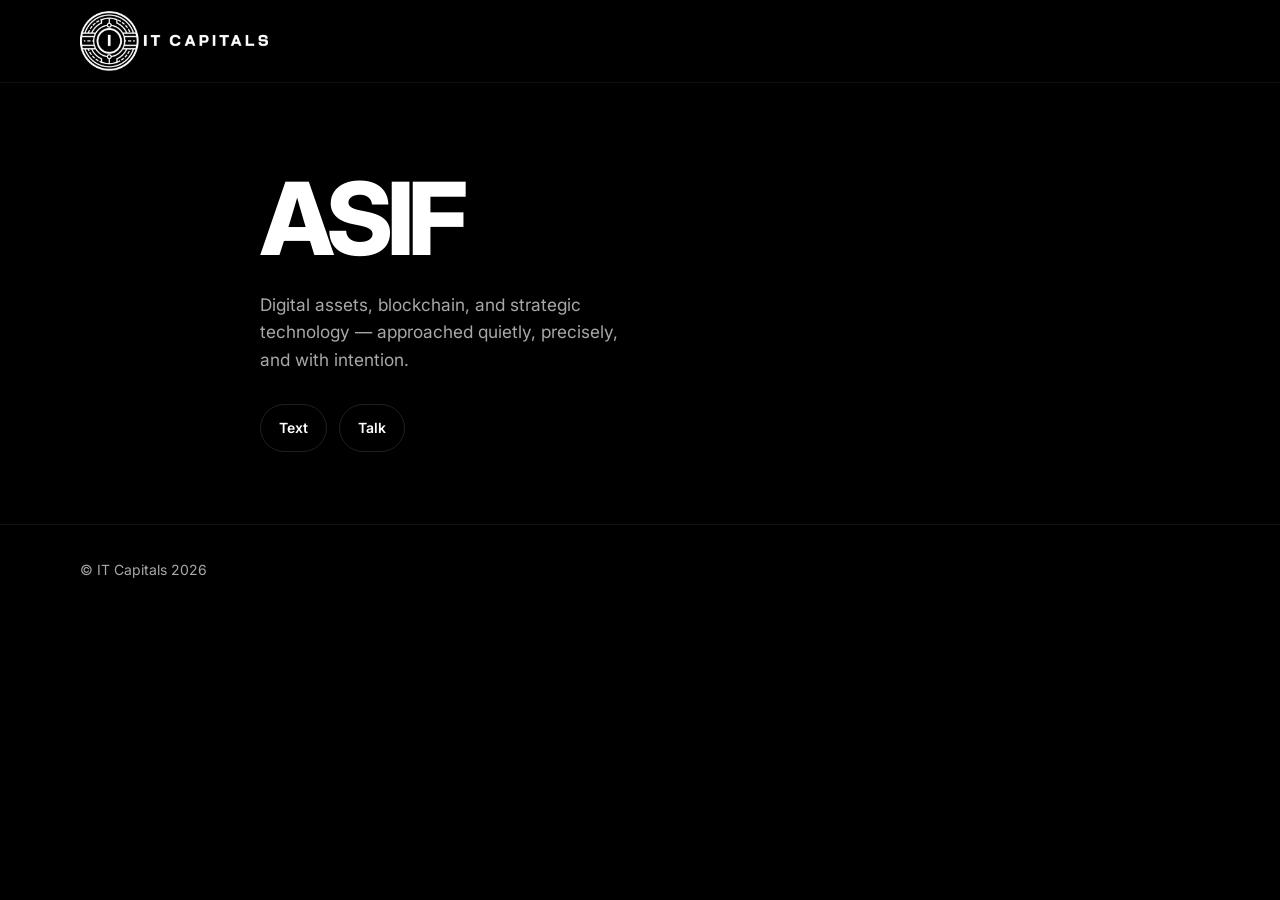
==== asif/index.html @ 4b983d4f "Create index.html" ====
<!DOCTYPE html>
<html lang="en">
<head>
  <meta charset="utf-8">
  <meta name="viewport" content="width=device-width, initial-scale=1">
  <title>Asif — IT Capitals</title>
  <meta name="description" content="Asif — IT Capitals">
  <link rel="icon" type="image/png" href="../images/fulllogo_transparent_nobuffer.png">
  <link rel="preconnect" href="https://fonts.googleapis.com">
  <link rel="preconnect" href="https://fonts.gstatic.com" crossorigin>
  <link href="https://fonts.googleapis.com/css2?family=Inter:wght@400;500;600;700;800&display=swap" rel="stylesheet">
  <style>
    :root {
      --bg: #000000;
      --line: rgba(255,255,255,0.12);
      --text: #ffffff;
      --muted: rgba(255,255,255,0.66);
      --max: 1120px;
    }
    * { box-sizing: border-box; }
    html { -webkit-text-size-adjust: 100%; scroll-behavior: smooth; }
    body {
      margin: 0;
      min-height: 100vh;
      font-family: 'Inter', sans-serif;
      background: #000;
      color: var(--text);
      line-height: 1.6;
    }
    img { display: block; max-width: 100%; height: auto; }
    a { color: inherit; text-decoration: none; }
    .container {
      width: min(calc(100% - 32px), var(--max));
      margin: 0 auto;
    }
    .site-header {
      position: sticky;
      top: 0;
      z-index: 20;
      background: rgba(0,0,0,0.88);
      backdrop-filter: blur(12px);
      border-bottom: 1px solid rgba(255,255,255,0.06);
    }
    .header-inner {
      min-height: 82px;
      display: flex;
      align-items: center;
      justify-content: space-between;
      gap: 16px;
    }
    .brand img {
      width: 188px;
      max-width: 48vw;
      filter: brightness(0) invert(1);
    }
    .hero {
      padding: 88px 0 72px;
    }
    .hero-inner {
      max-width: 760px;
    }
    h1 {
      margin: 0;
      font-size: clamp(2.8rem, 9vw, 6.3rem);
      line-height: 0.95;
      letter-spacing: -0.06em;
      font-weight: 800;
      text-transform: uppercase;
    }
    .lead {
      margin: 24px 0 0;
      max-width: 34ch;
      color: var(--muted);
      font-size: clamp(1rem, 1.4vw, 1.08rem);
    }
    .hero-actions {
      display: flex;
      flex-wrap: wrap;
      gap: 12px;
      margin-top: 30px;
    }
    .btn {
      min-height: 48px;
      display: inline-flex;
      align-items: center;
      justify-content: center;
      padding: 12px 18px;
      border-radius: 999px;
      font-size: 14px;
      font-weight: 600;
      border: 1px solid var(--line);
      background: transparent;
      color: #fff;
    }
    .footer {
      padding: 34px 0 40px;
      border-top: 1px solid rgba(255,255,255,0.08);
    }
    .footer-note {
      color: var(--muted);
      font-size: 14px;
      margin: 0;
    }
  </style>
</head>
<body>
  <header class="site-header">
    <div class="container header-inner">
      <a class="brand" href="/" aria-label="IT Capitals home">
        <img src="../images/fulllogo_transparent_nobuffer_edited_1.png" alt="IT Capitals logo" width="188" height="58">
      </a>
    </div>
  </header>

  <main>
    <section class="hero">
      <div class="container hero-inner">
        <h1>Asif</h1>
        <p class="lead">
          Digital assets, blockchain, and strategic technology — approached quietly, precisely, and with intention.
        </p>
        <div class="hero-actions">
          <a class="btn" href="mailto:asif@itcapitals.com">Text</a>
          <a class="btn" href="tel:4372233792">Talk</a>
        </div>
      </div>
    </section>
  </main>

  <footer class="footer">
    <div class="container">
      <p class="footer-note">&copy; IT Capitals 2026</p>
    </div>
  </footer>
</body>
</html>
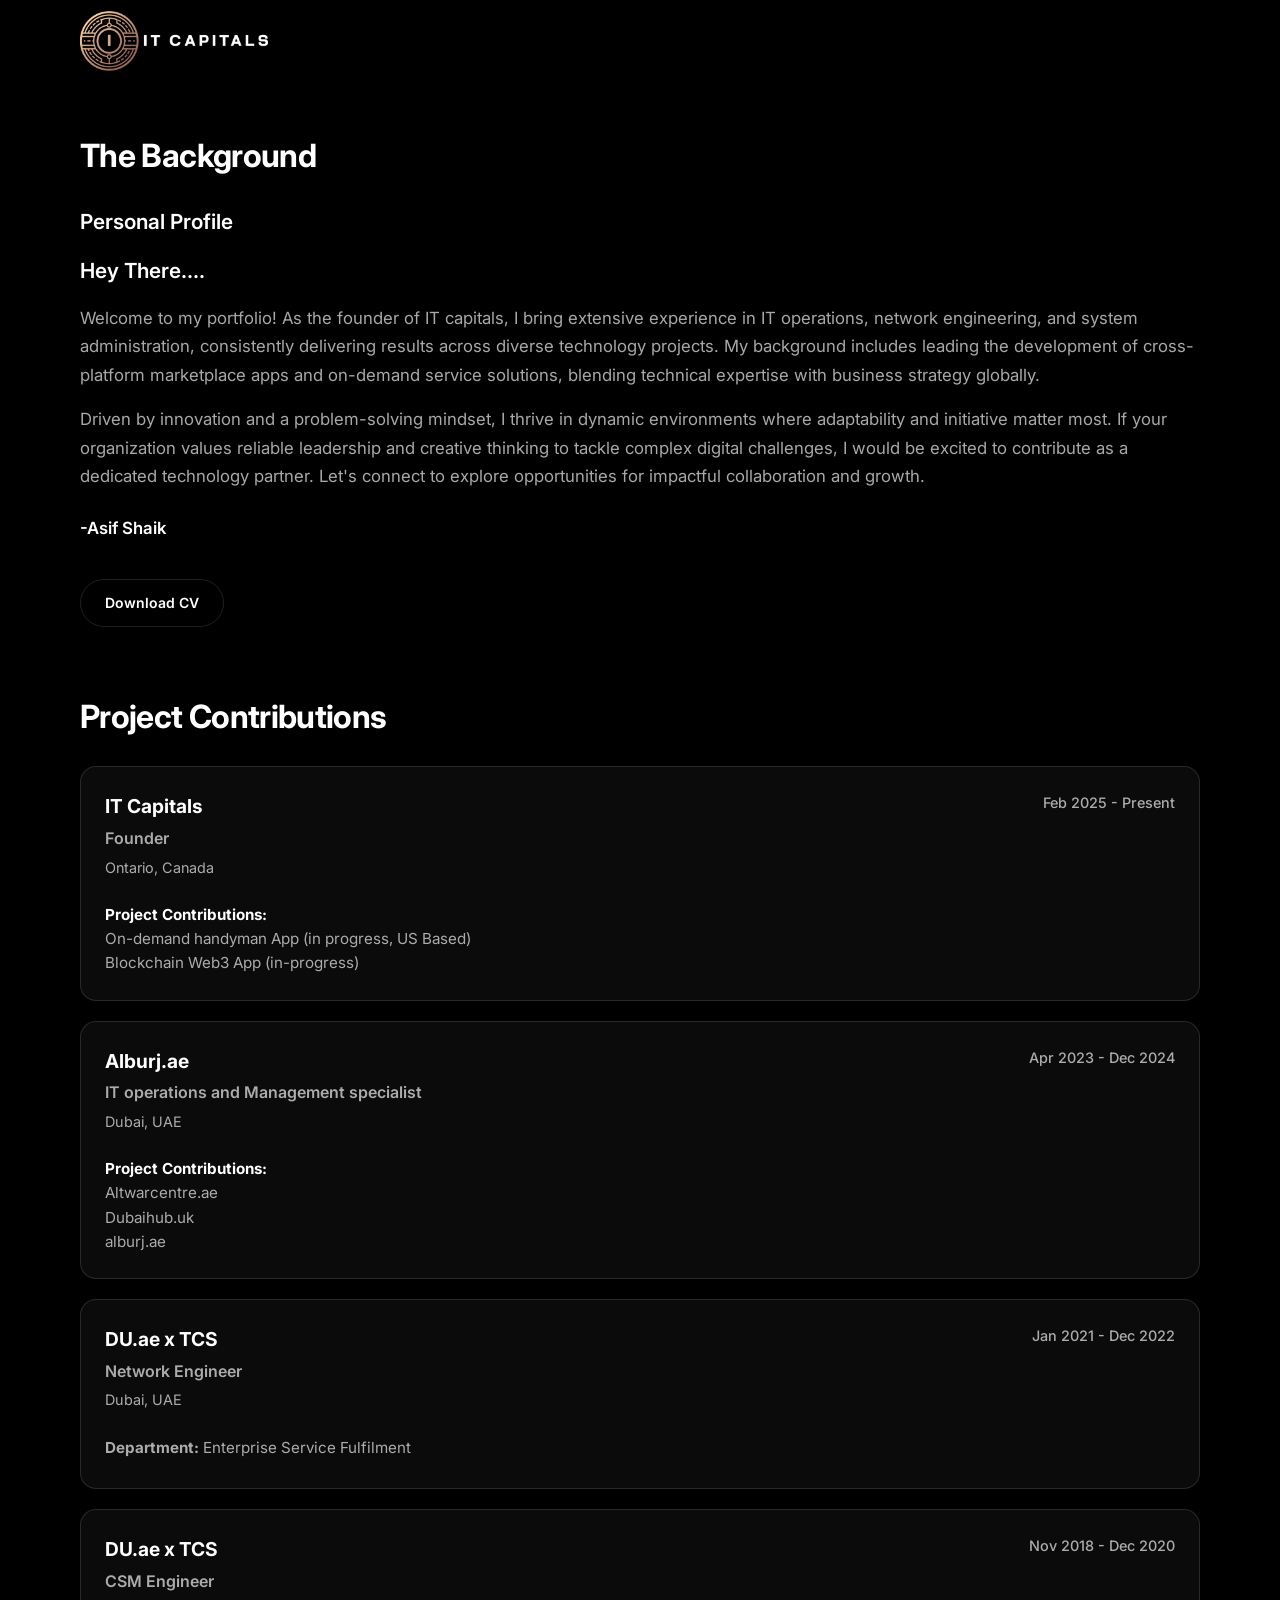
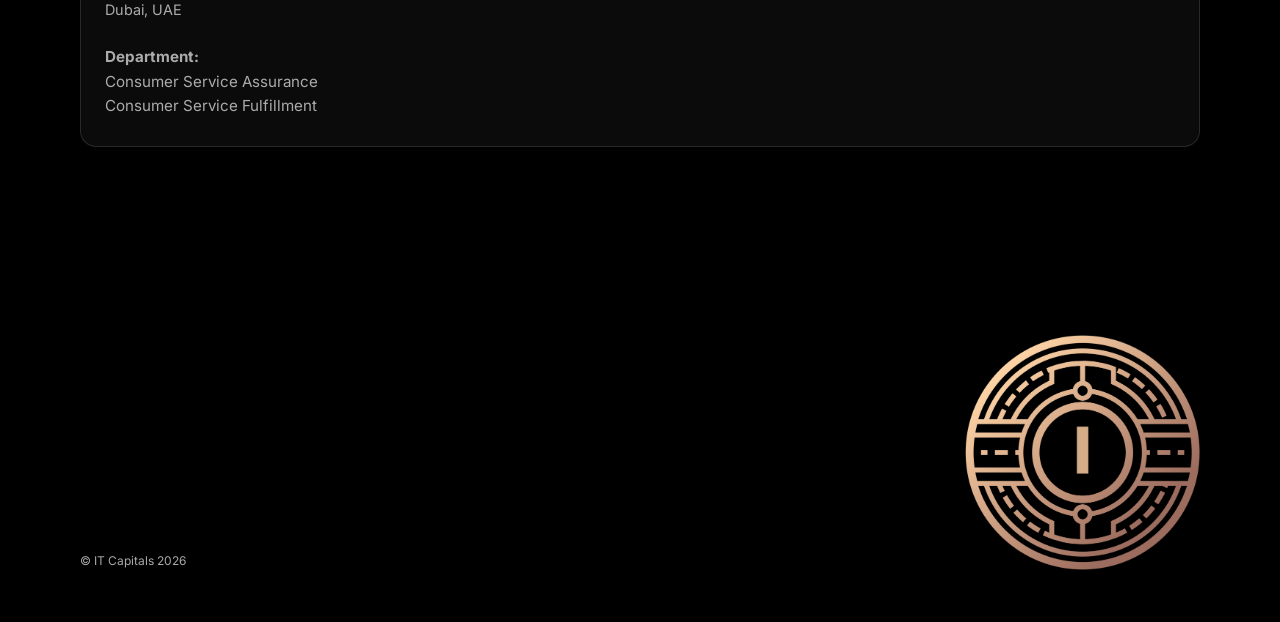
==== commit 159ad779: "Update portfolio page for Asif Shaik" ====
--- a/asif/index.html
+++ b/asif/index.html
@@ -3,19 +3,24 @@
 <head>
   <meta charset="utf-8">
   <meta name="viewport" content="width=device-width, initial-scale=1">
-  <title>Asif — IT Capitals</title>
-  <meta name="description" content="Asif — IT Capitals">
+  <title>Asif Shaik - IT Capitals</title>
+  <meta name="description" content="Asif Shaik Portfolio - IT Capitals">
   <link rel="icon" type="image/png" href="../images/fulllogo_transparent_nobuffer.png">
+  <link rel="apple-touch-icon" href="../images/fulllogo_transparent_nobuffer.png">
   <link rel="preconnect" href="https://fonts.googleapis.com">
   <link rel="preconnect" href="https://fonts.gstatic.com" crossorigin>
   <link href="https://fonts.googleapis.com/css2?family=Inter:wght@400;500;600;700;800&display=swap" rel="stylesheet">
   <style>
     :root {
       --bg: #000000;
+      --surface: #0b0b0b;
       --line: rgba(255,255,255,0.12);
+      --line-strong: rgba(255,255,255,0.24);
       --text: #ffffff;
       --muted: rgba(255,255,255,0.66);
+      --soft: rgba(255,255,255,0.08);
       --max: 1120px;
+      --radius: 24px;
     }
     * { box-sizing: border-box; }
     html { -webkit-text-size-adjust: 100%; scroll-behavior: smooth; }
@@ -29,6 +34,20 @@
     }
     img { display: block; max-width: 100%; height: auto; }
     a { color: inherit; text-decoration: none; }
+    .skip-link {
+      position: absolute;
+      left: -9999px;
+      top: 0;
+    }
+    .skip-link:focus {
+      left: 16px;
+      top: 16px;
+      background: #fff;
+      color: #000;
+      padding: 10px 14px;
+      border-radius: 10px;
+      z-index: 1000;
+    }
     .container {
       width: min(calc(100% - 32px), var(--max));
       margin: 0 auto;
@@ -39,7 +58,6 @@
       z-index: 20;
       background: rgba(0,0,0,0.88);
       backdrop-filter: blur(12px);
-      border-bottom: 1px solid rgba(255,255,255,0.06);
     }
     .header-inner {
       min-height: 82px;
@@ -48,88 +66,259 @@
       justify-content: space-between;
       gap: 16px;
     }
+    .brand {
+      display: inline-flex;
+      align-items: center;
+      min-height: 44px;
+    }
     .brand img {
       width: 188px;
       max-width: 48vw;
-      filter: brightness(0) invert(1);
-    }
-    .hero {
-      padding: 88px 0 72px;
-    }
-    .hero-inner {
-      max-width: 760px;
-    }
-    h1 {
-      margin: 0;
-      font-size: clamp(2.8rem, 9vw, 6.3rem);
-      line-height: 0.95;
-      letter-spacing: -0.06em;
-      font-weight: 800;
-      text-transform: uppercase;
-    }
-    .lead {
-      margin: 24px 0 0;
-      max-width: 34ch;
-      color: var(--muted);
-      font-size: clamp(1rem, 1.4vw, 1.08rem);
-    }
-    .hero-actions {
-      display: flex;
-      flex-wrap: wrap;
-      gap: 12px;
-      margin-top: 30px;
+    }
+    .content {
+      padding: 48px 0 72px;
+    }
+    .section {
+      margin-bottom: 64px;
+    }
+    .section-title {
+      font-size: clamp(1.5rem, 4vw, 2rem);
+      font-weight: 700;
+      margin: 0 0 24px;
+      letter-spacing: -0.02em;
+    }
+    .intro-text {
+      font-size: clamp(1.1rem, 2.5vw, 1.3rem);
+      font-weight: 600;
+      margin: 0 0 16px;
+      color: var(--text);
+    }
+    .body-text {
+      color: var(--muted);
+      font-size: clamp(0.95rem, 1.8vw, 1.05rem);
+      line-height: 1.7;
+      margin: 0 0 16px;
+    }
+    .signature {
+      margin-top: 24px;
+      font-weight: 600;
+      font-size: 1.05rem;
     }
     .btn {
       min-height: 48px;
       display: inline-flex;
       align-items: center;
       justify-content: center;
-      padding: 12px 18px;
+      padding: 12px 24px;
       border-radius: 999px;
       font-size: 14px;
       font-weight: 600;
       border: 1px solid var(--line);
       background: transparent;
       color: #fff;
+      transition: all 0.2s;
+      margin-top: 20px;
+    }
+    .btn:hover {
+      background: var(--soft);
+      border-color: var(--line-strong);
+    }
+    .experience-item {
+      background: var(--surface);
+      border: 1px solid var(--line);
+      border-radius: 16px;
+      padding: 24px;
+      margin-bottom: 20px;
+    }
+    .exp-header {
+      display: flex;
+      justify-content: space-between;
+      align-items: flex-start;
+      flex-wrap: wrap;
+      gap: 12px;
+      margin-bottom: 12px;
+    }
+    .exp-company {
+      font-size: 1.2rem;
+      font-weight: 700;
+      margin: 0;
+    }
+    .exp-date {
+      color: var(--muted);
+      font-size: 0.9rem;
+      font-weight: 500;
+    }
+    .exp-title {
+      color: var(--muted);
+      font-size: 1rem;
+      font-weight: 600;
+      margin: 4px 0;
+    }
+    .exp-location {
+      color: var(--muted);
+      font-size: 0.9rem;
+      margin: 2px 0 12px;
+    }
+    .exp-projects {
+      color: var(--muted);
+      font-size: 0.95rem;
+      margin: 8px 0 0;
+    }
+    .exp-projects strong {
+      color: var(--text);
+    }
+    .exp-dept {
+      color: var(--muted);
+      font-size: 0.95rem;
+      margin: 4px 0;
     }
     .footer {
-      padding: 34px 0 40px;
-      border-top: 1px solid rgba(255,255,255,0.08);
+      padding: 32px 0;
+    }
+    .footer-box {
+      display: flex;
+      align-items: flex-end;
+      justify-content: space-between;
+      gap: 20px;
+      padding: 20px 0;
     }
     .footer-note {
       color: var(--muted);
-      font-size: 14px;
+      font-size: 12px;
       margin: 0;
+    }
+    .footer-logo {
+      width: 235px;
+      max-width: 44vw;
+      opacity: 1;
+    }
+    @media (max-width: 720px) {
+      .footer-box {
+        flex-direction: column;
+        align-items: flex-start;
+        padding: 20px 0;
+      }
+      .btn {
+        width: 100%;
+      }
+      .content {
+        padding: 32px 0 48px;
+      }
+      .brand img {
+        width: 156px;
+        max-width: 56vw;
+      }
+      .footer-logo {
+        width: 195px;
+      }
+      .exp-header {
+        flex-direction: column;
+      }
     }
   </style>
 </head>
 <body>
+  <a class="skip-link" href="#main">Skip to content</a>
+
   <header class="site-header">
     <div class="container header-inner">
-      <a class="brand" href="/" aria-label="IT Capitals home">
+      <a class="brand" href="../index.html" aria-label="IT Capitals home">
         <img src="../images/fulllogo_transparent_nobuffer_edited_1.png" alt="IT Capitals logo" width="188" height="58">
       </a>
     </div>
   </header>
 
-  <main>
-    <section class="hero">
-      <div class="container hero-inner">
-        <h1>Asif</h1>
-        <p class="lead">
-          Digital assets, blockchain, and strategic technology — approached quietly, precisely, and with intention.
+  <main id="main">
+    <div class="container content">
+      
+      <section class="section">
+        <h1 class="section-title">The Background</h1>
+        <h2 class="intro-text">Personal Profile</h2>
+        <p class="intro-text">Hey There....</p>
+        <p class="body-text">
+          Welcome to my portfolio! As the founder of IT capitals, I bring extensive experience in IT operations, network engineering, and system administration, consistently delivering results across diverse technology projects. My background includes leading the development of cross-platform marketplace apps and on-demand service solutions, blending technical expertise with business strategy globally.
         </p>
-        <div class="hero-actions">
-          <a class="btn" href="mailto:asif@itcapitals.com">Text</a>
-          <a class="btn" href="tel:4372233792">Talk</a>
+        <p class="body-text">
+          Driven by innovation and a problem-solving mindset, I thrive in dynamic environments where adaptability and initiative matter most. If your organization values reliable leadership and creative thinking to tackle complex digital challenges, I would be excited to contribute as a dedicated technology partner. Let's connect to explore opportunities for impactful collaboration and growth.
+        </p>
+        <p class="signature">-Asif Shaik</p>
+        <a class="btn" href="https://07bdc8da-8c06-439c-9c4a-a2e20d135613.filesusr.com/ugd/d1e7ae_22ff64b0a62a4f208c5b7fb0611bc032.pdf" download>Download CV</a>
+      </section>
+
+      <section class="section">
+        <h2 class="section-title">Project Contributions</h2>
+        
+        <div class="experience-item">
+          <div class="exp-header">
+            <div>
+              <h3 class="exp-company">IT Capitals</h3>
+              <p class="exp-title">Founder</p>
+              <p class="exp-location">Ontario, Canada</p>
+            </div>
+            <span class="exp-date">Feb 2025 - Present</span>
+          </div>
+          <div class="exp-projects">
+            <strong>Project Contributions:</strong><br>
+            On-demand handyman App (in progress, US Based)<br>
+            Blockchain Web3 App (in-progress)
+          </div>
         </div>
-      </div>
-    </section>
+
+        <div class="experience-item">
+          <div class="exp-header">
+            <div>
+              <h3 class="exp-company">Alburj.ae</h3>
+              <p class="exp-title">IT operations and Management specialist</p>
+              <p class="exp-location">Dubai, UAE</p>
+            </div>
+            <span class="exp-date">Apr 2023 - Dec 2024</span>
+          </div>
+          <div class="exp-projects">
+            <strong>Project Contributions:</strong><br>
+            Altwarcentre.ae<br>
+            Dubaihub.uk<br>
+            alburj.ae
+          </div>
+        </div>
+
+        <div class="experience-item">
+          <div class="exp-header">
+            <div>
+              <h3 class="exp-company">DU.ae x TCS</h3>
+              <p class="exp-title">Network Engineer</p>
+              <p class="exp-location">Dubai, UAE</p>
+            </div>
+            <span class="exp-date">Jan 2021 - Dec 2022</span>
+          </div>
+          <div class="exp-dept">
+            <strong>Department:</strong> Enterprise Service Fulfilment
+          </div>
+        </div>
+
+        <div class="experience-item">
+          <div class="exp-header">
+            <div>
+              <h3 class="exp-company">DU.ae x TCS</h3>
+              <p class="exp-title">CSM Engineer</p>
+              <p class="exp-location">Dubai, UAE</p>
+            </div>
+            <span class="exp-date">Nov 2018 - Dec 2020</span>
+          </div>
+          <div class="exp-dept">
+            <strong>Department:</strong><br>
+            Consumer Service Assurance<br>
+            Consumer Service Fulfillment
+          </div>
+        </div>
+      </section>
+
+    </div>
   </main>
 
   <footer class="footer">
-    <div class="container">
+    <div class="container footer-box">
       <p class="footer-note">&copy; IT Capitals 2026</p>
+      <img class="footer-logo" src="../images/fulllogo_transparent_nobuffer.png" alt="IT Capitals footer logo" width="235" height="73" loading="lazy">
     </div>
   </footer>
 </body>
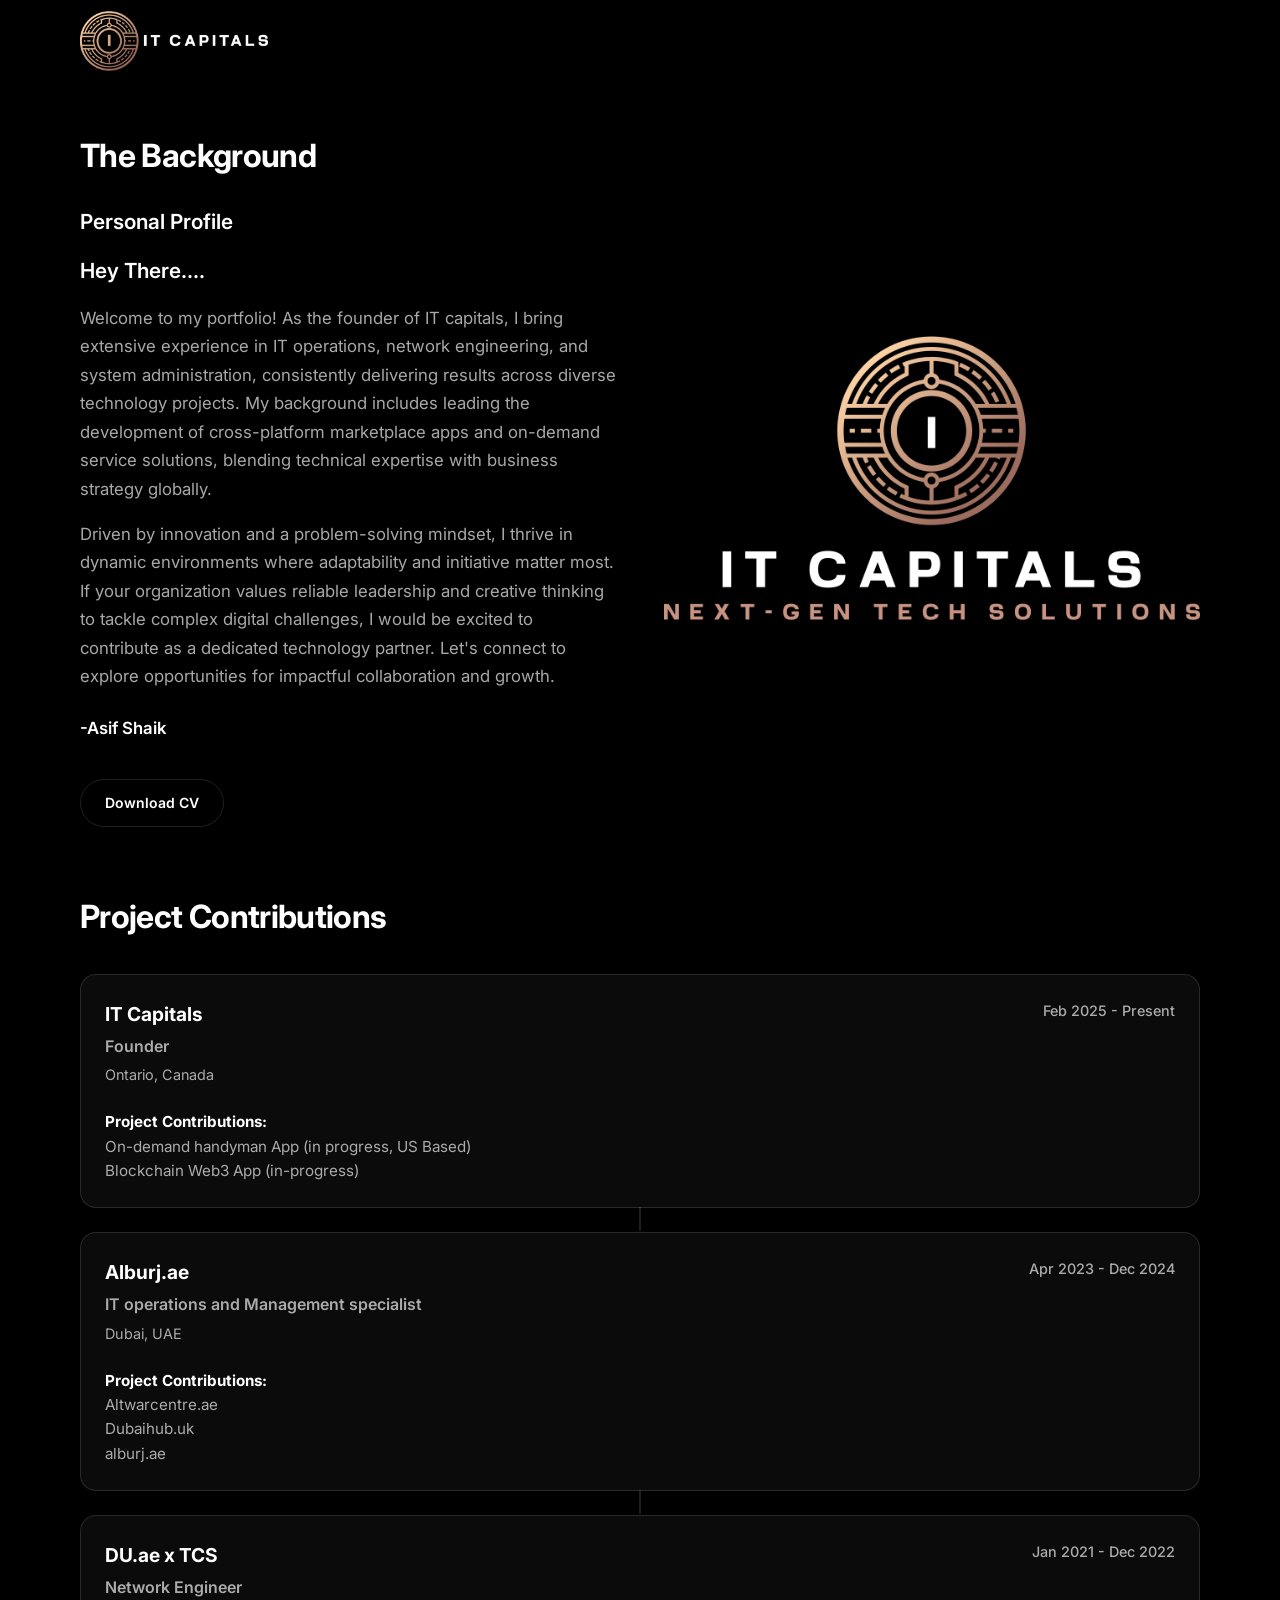
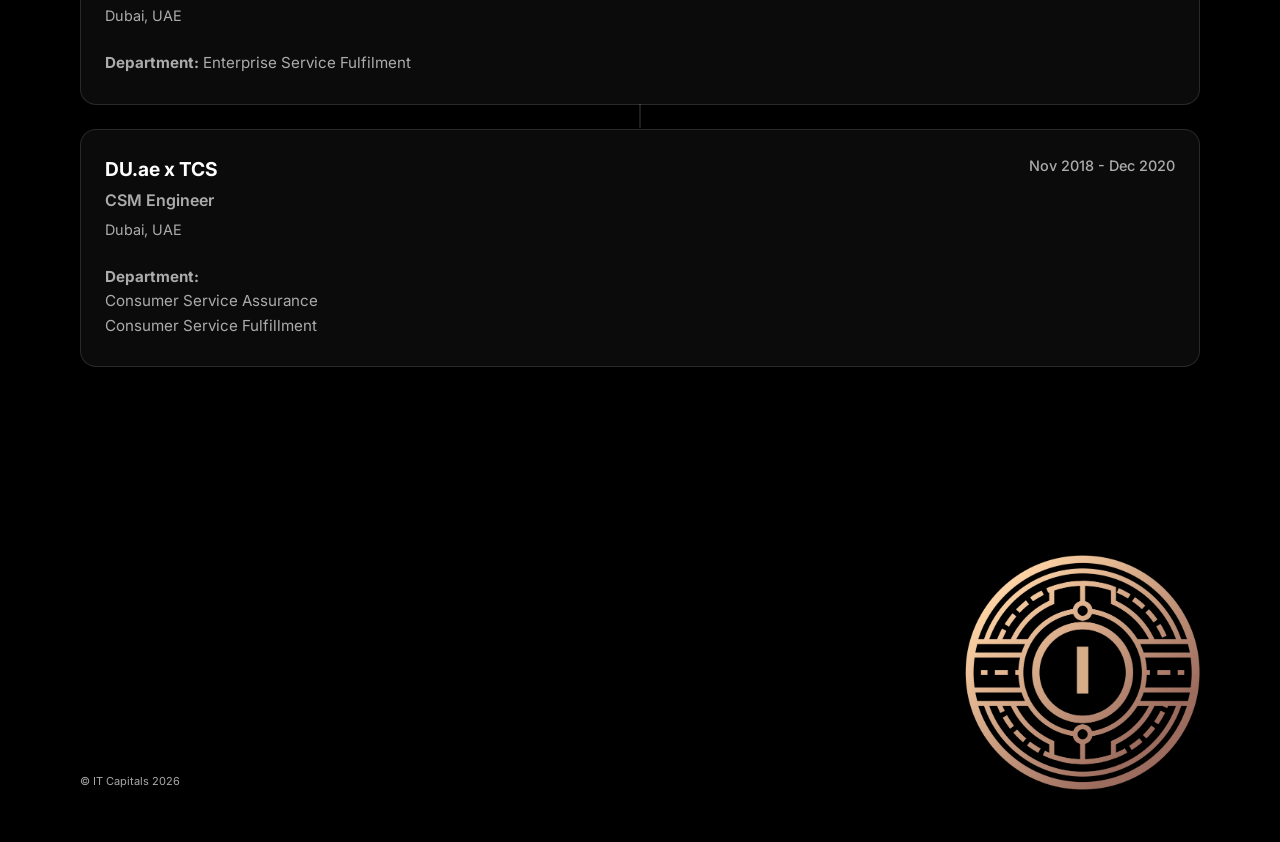
==== commit 8553444b: "Update portfolio: flowchart layout, split background, remove dividers" ====
--- a/asif/index.html
+++ b/asif/index.html
@@ -123,14 +123,49 @@
       background: var(--soft);
       border-color: var(--line-strong);
     }
-    .experience-item {
+    .background-section {
+      display: grid;
+      grid-template-columns: 1fr 1fr;
+      gap: 48px;
+      align-items: center;
+      margin-bottom: 64px;
+    }
+    .background-content {
+      max-width: 100%;
+    }
+    .background-image {
+      display: flex;
+      align-items: center;
+      justify-content: center;
+    }
+    .background-image img {
+      max-width: 100%;
+      height: auto;
+    }
+    .flowchart {
+      display: flex;
+      flex-direction: column;
+      gap: 24px;
+      margin-top: 32px;
+    }
+    .flow-item {
       background: var(--surface);
       border: 1px solid var(--line);
       border-radius: 16px;
       padding: 24px;
-      margin-bottom: 20px;
-    }
-    .exp-header {
+      position: relative;
+    }
+    .flow-item:not(:last-child)::after {
+      content: '';
+      position: absolute;
+      bottom: -24px;
+      left: 50%;
+      transform: translateX(-50%);
+      width: 2px;
+      height: 24px;
+      background: var(--line);
+    }
+    .flow-header {
       display: flex;
       justify-content: space-between;
       align-items: flex-start;
@@ -138,36 +173,37 @@
       gap: 12px;
       margin-bottom: 12px;
     }
-    .exp-company {
+    .flow-company {
       font-size: 1.2rem;
       font-weight: 700;
       margin: 0;
     }
-    .exp-date {
+    .flow-date {
       color: var(--muted);
       font-size: 0.9rem;
       font-weight: 500;
-    }
-    .exp-title {
+      white-space: nowrap;
+    }
+    .flow-title {
       color: var(--muted);
       font-size: 1rem;
       font-weight: 600;
       margin: 4px 0;
     }
-    .exp-location {
+    .flow-location {
       color: var(--muted);
       font-size: 0.9rem;
       margin: 2px 0 12px;
     }
-    .exp-projects {
+    .flow-projects {
       color: var(--muted);
       font-size: 0.95rem;
       margin: 8px 0 0;
     }
-    .exp-projects strong {
+    .flow-projects strong {
       color: var(--text);
     }
-    .exp-dept {
+    .flow-dept {
       color: var(--muted);
       font-size: 0.95rem;
       margin: 4px 0;
@@ -184,13 +220,25 @@
     }
     .footer-note {
       color: var(--muted);
-      font-size: 12px;
+      font-size: 11px;
       margin: 0;
     }
     .footer-logo {
       width: 235px;
       max-width: 44vw;
       opacity: 1;
+    }
+    @media (max-width: 920px) {
+      .background-section {
+        grid-template-columns: 1fr;
+        gap: 32px;
+      }
+      .background-image {
+        order: -1;
+      }
+      .flow-header {
+        flex-direction: column;
+      }
     }
     @media (max-width: 720px) {
       .footer-box {
@@ -210,9 +258,6 @@
       }
       .footer-logo {
         width: 195px;
-      }
-      .exp-header {
-        flex-direction: column;
       }
     }
   </style>
@@ -231,83 +276,90 @@
   <main id="main">
     <div class="container content">
       
-      <section class="section">
-        <h1 class="section-title">The Background</h1>
-        <h2 class="intro-text">Personal Profile</h2>
-        <p class="intro-text">Hey There....</p>
-        <p class="body-text">
-          Welcome to my portfolio! As the founder of IT capitals, I bring extensive experience in IT operations, network engineering, and system administration, consistently delivering results across diverse technology projects. My background includes leading the development of cross-platform marketplace apps and on-demand service solutions, blending technical expertise with business strategy globally.
-        </p>
-        <p class="body-text">
-          Driven by innovation and a problem-solving mindset, I thrive in dynamic environments where adaptability and initiative matter most. If your organization values reliable leadership and creative thinking to tackle complex digital challenges, I would be excited to contribute as a dedicated technology partner. Let's connect to explore opportunities for impactful collaboration and growth.
-        </p>
-        <p class="signature">-Asif Shaik</p>
-        <a class="btn" href="https://07bdc8da-8c06-439c-9c4a-a2e20d135613.filesusr.com/ugd/d1e7ae_22ff64b0a62a4f208c5b7fb0611bc032.pdf" download>Download CV</a>
-      </section>
+      <div class="background-section">
+        <div class="background-content">
+          <h1 class="section-title">The Background</h1>
+          <h2 class="intro-text">Personal Profile</h2>
+          <p class="intro-text">Hey There....</p>
+          <p class="body-text">
+            Welcome to my portfolio! As the founder of IT capitals, I bring extensive experience in IT operations, network engineering, and system administration, consistently delivering results across diverse technology projects. My background includes leading the development of cross-platform marketplace apps and on-demand service solutions, blending technical expertise with business strategy globally.
+          </p>
+          <p class="body-text">
+            Driven by innovation and a problem-solving mindset, I thrive in dynamic environments where adaptability and initiative matter most. If your organization values reliable leadership and creative thinking to tackle complex digital challenges, I would be excited to contribute as a dedicated technology partner. Let's connect to explore opportunities for impactful collaboration and growth.
+          </p>
+          <p class="signature">-Asif Shaik</p>
+          <a class="btn" href="../Resume/Asif shaik CV.pdf" download>Download CV</a>
+        </div>
+        <div class="background-image">
+          <img src="../images/fulllogo_tnb with slogan.png" alt="IT Capitals logo with slogan" loading="lazy">
+        </div>
+      </div>
 
       <section class="section">
         <h2 class="section-title">Project Contributions</h2>
         
-        <div class="experience-item">
-          <div class="exp-header">
-            <div>
-              <h3 class="exp-company">IT Capitals</h3>
-              <p class="exp-title">Founder</p>
-              <p class="exp-location">Ontario, Canada</p>
-            </div>
-            <span class="exp-date">Feb 2025 - Present</span>
+        <div class="flowchart">
+          <div class="flow-item">
+            <div class="flow-header">
+              <div>
+                <h3 class="flow-company">IT Capitals</h3>
+                <p class="flow-title">Founder</p>
+                <p class="flow-location">Ontario, Canada</p>
+              </div>
+              <span class="flow-date">Feb 2025 - Present</span>
+            </div>
+            <div class="flow-projects">
+              <strong>Project Contributions:</strong><br>
+              On-demand handyman App (in progress, US Based)<br>
+              Blockchain Web3 App (in-progress)
+            </div>
           </div>
-          <div class="exp-projects">
-            <strong>Project Contributions:</strong><br>
-            On-demand handyman App (in progress, US Based)<br>
-            Blockchain Web3 App (in-progress)
+
+          <div class="flow-item">
+            <div class="flow-header">
+              <div>
+                <h3 class="flow-company">Alburj.ae</h3>
+                <p class="flow-title">IT operations and Management specialist</p>
+                <p class="flow-location">Dubai, UAE</p>
+              </div>
+              <span class="flow-date">Apr 2023 - Dec 2024</span>
+            </div>
+            <div class="flow-projects">
+              <strong>Project Contributions:</strong><br>
+              Altwarcentre.ae<br>
+              Dubaihub.uk<br>
+              alburj.ae
+            </div>
           </div>
-        </div>
-
-        <div class="experience-item">
-          <div class="exp-header">
-            <div>
-              <h3 class="exp-company">Alburj.ae</h3>
-              <p class="exp-title">IT operations and Management specialist</p>
-              <p class="exp-location">Dubai, UAE</p>
-            </div>
-            <span class="exp-date">Apr 2023 - Dec 2024</span>
+
+          <div class="flow-item">
+            <div class="flow-header">
+              <div>
+                <h3 class="flow-company">DU.ae x TCS</h3>
+                <p class="flow-title">Network Engineer</p>
+                <p class="flow-location">Dubai, UAE</p>
+              </div>
+              <span class="flow-date">Jan 2021 - Dec 2022</span>
+            </div>
+            <div class="flow-dept">
+              <strong>Department:</strong> Enterprise Service Fulfilment
+            </div>
           </div>
-          <div class="exp-projects">
-            <strong>Project Contributions:</strong><br>
-            Altwarcentre.ae<br>
-            Dubaihub.uk<br>
-            alburj.ae
-          </div>
-        </div>
-
-        <div class="experience-item">
-          <div class="exp-header">
-            <div>
-              <h3 class="exp-company">DU.ae x TCS</h3>
-              <p class="exp-title">Network Engineer</p>
-              <p class="exp-location">Dubai, UAE</p>
-            </div>
-            <span class="exp-date">Jan 2021 - Dec 2022</span>
-          </div>
-          <div class="exp-dept">
-            <strong>Department:</strong> Enterprise Service Fulfilment
-          </div>
-        </div>
-
-        <div class="experience-item">
-          <div class="exp-header">
-            <div>
-              <h3 class="exp-company">DU.ae x TCS</h3>
-              <p class="exp-title">CSM Engineer</p>
-              <p class="exp-location">Dubai, UAE</p>
-            </div>
-            <span class="exp-date">Nov 2018 - Dec 2020</span>
-          </div>
-          <div class="exp-dept">
-            <strong>Department:</strong><br>
-            Consumer Service Assurance<br>
-            Consumer Service Fulfillment
+
+          <div class="flow-item">
+            <div class="flow-header">
+              <div>
+                <h3 class="flow-company">DU.ae x TCS</h3>
+                <p class="flow-title">CSM Engineer</p>
+                <p class="flow-location">Dubai, UAE</p>
+              </div>
+              <span class="flow-date">Nov 2018 - Dec 2020</span>
+            </div>
+            <div class="flow-dept">
+              <strong>Department:</strong><br>
+              Consumer Service Assurance<br>
+              Consumer Service Fulfillment
+            </div>
           </div>
         </div>
       </section>
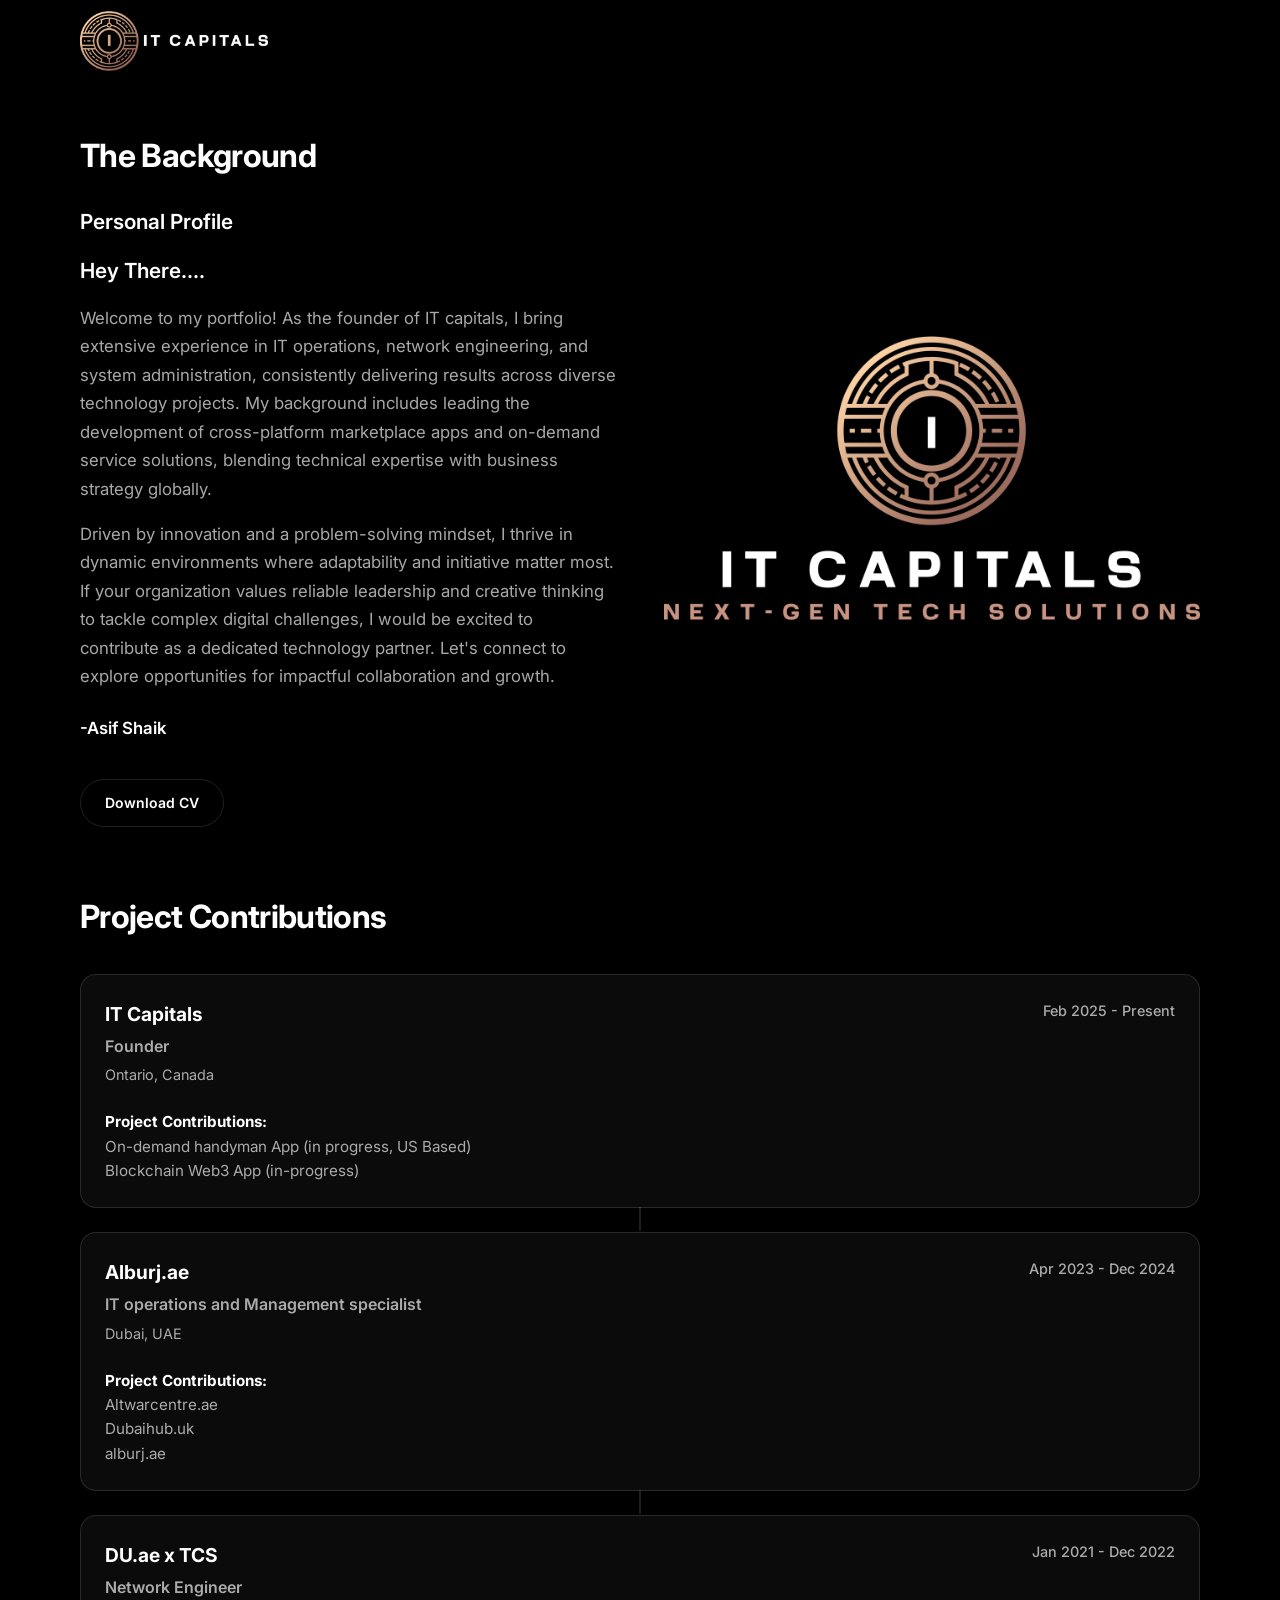
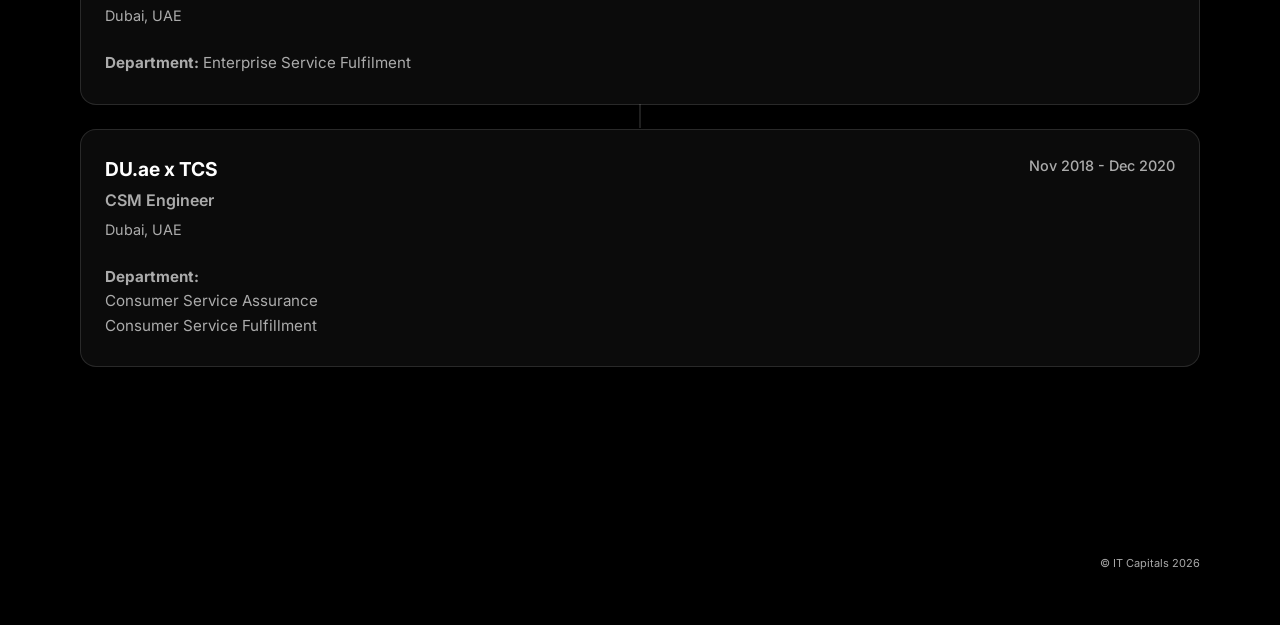
==== commit ff634e4f: "Update index.html" ====
--- a/asif/index.html
+++ b/asif/index.html
@@ -208,57 +208,42 @@
       font-size: 0.95rem;
       margin: 4px 0;
     }
-    .footer {
-      padding: 32px 0;
-    }
-    .footer-box {
-      display: flex;
-      align-items: flex-end;
-      justify-content: space-between;
-      gap: 20px;
-      padding: 20px 0;
-    }
-    .footer-note {
-      color: var(--muted);
-      font-size: 11px;
-      margin: 0;
-    }
-    .footer-logo {
-      width: 235px;
-      max-width: 44vw;
-      opacity: 1;
-    }
-    @media (max-width: 920px) {
-      .background-section {
-        grid-template-columns: 1fr;
-        gap: 32px;
-      }
-      .background-image {
-        order: -1;
-      }
-      .flow-header {
-        flex-direction: column;
-      }
-    }
-    @media (max-width: 720px) {
-      .footer-box {
-        flex-direction: column;
-        align-items: flex-start;
-        padding: 20px 0;
-      }
-      .btn {
-        width: 100%;
-      }
-      .content {
-        padding: 32px 0 48px;
-      }
-      .brand img {
-        width: 156px;
-        max-width: 56vw;
-      }
-      .footer-logo {
-        width: 195px;
-      }
+   .footer {
+  padding: 32px 0;
+}
+.footer-box {
+  display: flex;
+  align-items: flex-end;
+  justify-content: flex-end;
+  gap: 20px;
+  padding: 20px 0;
+}
+.footer-note {
+  color: var(--muted);
+  font-size: 11px;
+  margin: 0;
+  text-align: right;
+}
+@media (max-width: 720px) {
+  .footer-box {
+    flex-direction: column;
+    align-items: flex-end;
+    padding: 20px 0;
+  }
+  .btn {
+    width: 100%;
+  }
+  .content {
+    padding: 32px 0 48px;
+  }
+  .brand img {
+    width: 156px;
+    max-width: 56vw;
+  }
+  .footer-note {
+    font-size: 11px;
+    text-align: right;
+  }
     }
   </style>
 </head>
@@ -370,7 +355,6 @@
   <footer class="footer">
     <div class="container footer-box">
       <p class="footer-note">&copy; IT Capitals 2026</p>
-      <img class="footer-logo" src="../images/fulllogo_transparent_nobuffer.png" alt="IT Capitals footer logo" width="235" height="73" loading="lazy">
     </div>
   </footer>
 </body>
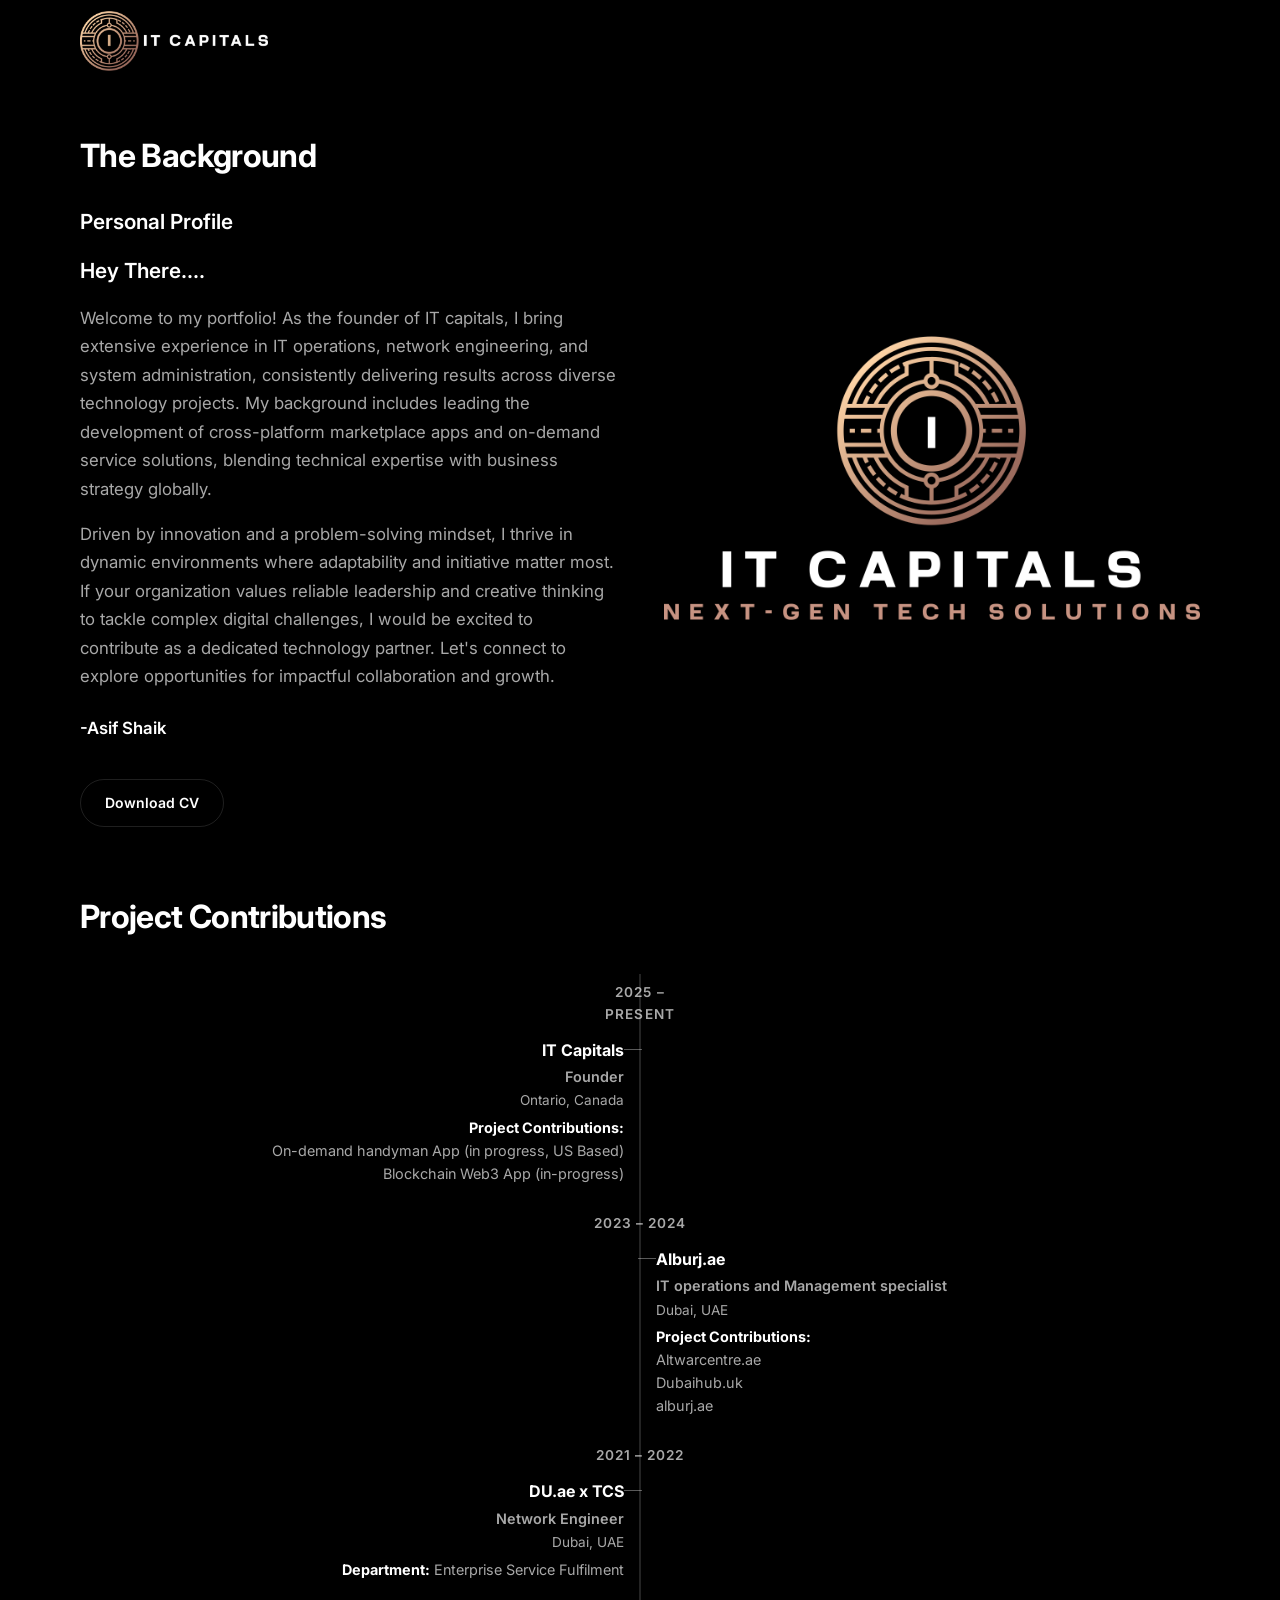
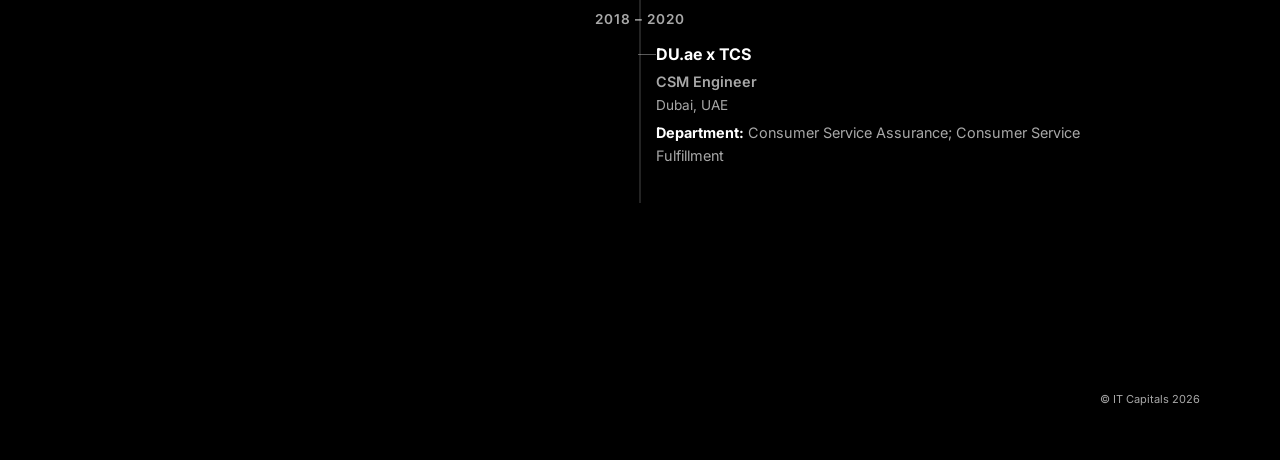
==== commit b1f99e2f: "Update index.html" ====
--- a/asif/index.html
+++ b/asif/index.html
@@ -142,108 +142,189 @@
       max-width: 100%;
       height: auto;
     }
-    .flowchart {
+
+    /* Clean tree-style timeline */
+    .timeline-wrapper {
+      margin-top: 32px;
+    }
+    .timeline {
+      position: relative;
+      max-width: 880px;
+      margin: 0 auto;
+      padding: 8px 0;
+    }
+    .timeline::before {
+      content: "";
+      position: absolute;
+      left: 50%;
+      top: 0;
+      bottom: 0;
+      width: 1px;
+      background: rgba(255,255,255,0.28);
+      transform: translateX(-50%);
+    }
+    .timeline-year {
+      position: relative;
+      width: 120px;
+      margin: 0 auto 8px;
+      text-align: center;
+      font-size: 0.85rem;
+      font-weight: 600;
+      letter-spacing: 0.08em;
+      text-transform: uppercase;
+      color: var(--muted);
+    }
+    .timeline-year::before {
+      content: none;
+    }
+
+    .timeline-row {
+      display: grid;
+      grid-template-columns: 1fr 1fr;
+      gap: 32px;
+      align-items: flex-start;
+      margin-bottom: 24px;
+    }
+
+    .timeline-item {
+      position: relative;
+      padding: 4px 0;
+      background: none;
+      border: none;
+      border-radius: 0;
+    }
+    .timeline-item::before {
+      content: "";
+      position: absolute;
+      top: 0.95rem;
+      width: 18px;
+      height: 1px;
+      background: rgba(255,255,255,0.35);
+    }
+    .timeline-item.left::before {
+      right: -18px;
+    }
+    .timeline-item.right::before {
+      left: -18px;
+    }
+
+    .timeline-item.left {
+      text-align: right;
+    }
+
+    .timeline-company {
+      font-size: 1rem;
+      font-weight: 700;
+      margin: 0 0 2px;
+    }
+    .timeline-title {
+      color: var(--muted);
+      font-size: 0.9rem;
+      font-weight: 600;
+      margin: 0 0 2px;
+    }
+    .timeline-meta {
+      color: var(--muted);
+      font-size: 0.85rem;
+      margin: 0 0 4px;
+    }
+    .timeline-meta span + span::before {
+      content: " • ";
+      margin: 0 4px;
+    }
+    .timeline-body {
+      color: var(--muted);
+      font-size: 0.9rem;
+      margin: 0;
+    }
+    .timeline-body strong {
+      color: var(--text);
+    }
+
+    .footer {
+      padding: 32px 0;
+    }
+    .footer-box {
       display: flex;
-      flex-direction: column;
-      gap: 24px;
-      margin-top: 32px;
-    }
-    .flow-item {
-      background: var(--surface);
-      border: 1px solid var(--line);
-      border-radius: 16px;
-      padding: 24px;
-      position: relative;
-    }
-    .flow-item:not(:last-child)::after {
-      content: '';
-      position: absolute;
-      bottom: -24px;
-      left: 50%;
-      transform: translateX(-50%);
-      width: 2px;
-      height: 24px;
-      background: var(--line);
-    }
-    .flow-header {
-      display: flex;
-      justify-content: space-between;
-      align-items: flex-start;
-      flex-wrap: wrap;
-      gap: 12px;
-      margin-bottom: 12px;
-    }
-    .flow-company {
-      font-size: 1.2rem;
-      font-weight: 700;
+      align-items: flex-end;
+      justify-content: flex-end;
+      gap: 20px;
+      padding: 20px 0;
+    }
+    .footer-note {
+      color: var(--muted);
+      font-size: 11px;
       margin: 0;
-    }
-    .flow-date {
-      color: var(--muted);
-      font-size: 0.9rem;
-      font-weight: 500;
-      white-space: nowrap;
-    }
-    .flow-title {
-      color: var(--muted);
-      font-size: 1rem;
-      font-weight: 600;
-      margin: 4px 0;
-    }
-    .flow-location {
-      color: var(--muted);
-      font-size: 0.9rem;
-      margin: 2px 0 12px;
-    }
-    .flow-projects {
-      color: var(--muted);
-      font-size: 0.95rem;
-      margin: 8px 0 0;
-    }
-    .flow-projects strong {
-      color: var(--text);
-    }
-    .flow-dept {
-      color: var(--muted);
-      font-size: 0.95rem;
-      margin: 4px 0;
-    }
-   .footer {
-  padding: 32px 0;
-}
-.footer-box {
-  display: flex;
-  align-items: flex-end;
-  justify-content: flex-end;
-  gap: 20px;
-  padding: 20px 0;
-}
-.footer-note {
-  color: var(--muted);
-  font-size: 11px;
-  margin: 0;
-  text-align: right;
-}
-@media (max-width: 720px) {
-  .footer-box {
-    flex-direction: column;
-    align-items: flex-end;
-    padding: 20px 0;
-  }
-  .btn {
-    width: 100%;
-  }
-  .content {
-    padding: 32px 0 48px;
-  }
-  .brand img {
-    width: 156px;
-    max-width: 56vw;
-  }
-  .footer-note {
-    font-size: 11px;
-    text-align: right;
-  }
+      text-align: right;
+    }
+
+    @media (max-width: 720px) {
+      .background-section {
+        display: flex;
+        flex-direction: column;
+        gap: 32px;
+      }
+
+      .background-image {
+        order: 1;
+      }
+
+      .background-content {
+        order: 2;
+      }
+
+      .content {
+        padding: 32px 0 56px;
+      }
+
+      .footer-box {
+        flex-direction: column;
+        align-items: flex-end;
+        justify-content: flex-end;
+        padding: 20px 0 6px;
+        min-height: unset;
+      }
+
+      .btn {
+        width: 100%;
+      }
+
+      .brand img {
+        width: 156px;
+        max-width: 56vw;
+      }
+
+      .footer {
+        padding: 20px 0 16px;
+      }
+
+      .footer-note {
+        font-size: 11px;
+        padding-bottom: 0;
+        text-align: right;
+      }
+
+      .timeline {
+        padding-left: 12px;
+      }
+      .timeline::before {
+        left: 10px;
+        transform: none;
+      }
+      .timeline-row {
+        grid-template-columns: 1fr;
+      }
+      .timeline-item {
+        margin-left: 20px;
+      }
+      .timeline-item.left::before,
+      .timeline-item.right::before {
+        left: -18px;
+        right: auto;
+      }
+      .timeline-item.left {
+        text-align: left;
+      }
     }
   </style>
 </head>
@@ -260,7 +341,6 @@
 
   <main id="main">
     <div class="container content">
-      
       <div class="background-section">
         <div class="background-content">
           <h1 class="section-title">The Background</h1>
@@ -282,73 +362,78 @@
 
       <section class="section">
         <h2 class="section-title">Project Contributions</h2>
-        
-        <div class="flowchart">
-          <div class="flow-item">
-            <div class="flow-header">
-              <div>
-                <h3 class="flow-company">IT Capitals</h3>
-                <p class="flow-title">Founder</p>
-                <p class="flow-location">Ontario, Canada</p>
+
+        <div class="timeline-wrapper">
+          <div class="timeline">
+
+            <div class="timeline-year">2025 &ndash; Present</div>
+            <div class="timeline-row">
+              <div class="timeline-item left">
+                <h3 class="timeline-company">IT Capitals</h3>
+                <p class="timeline-title">Founder</p>
+                <p class="timeline-meta">
+                  <span>Ontario, Canada</span>
+                </p>
+                <p class="timeline-body">
+                  <strong>Project Contributions:</strong><br>
+                  On-demand handyman App (in progress, US Based)<br>
+                  Blockchain Web3 App (in-progress)
+                </p>
               </div>
-              <span class="flow-date">Feb 2025 - Present</span>
+              <div></div>
             </div>
-            <div class="flow-projects">
-              <strong>Project Contributions:</strong><br>
-              On-demand handyman App (in progress, US Based)<br>
-              Blockchain Web3 App (in-progress)
+
+            <div class="timeline-year">2023 &ndash; 2024</div>
+            <div class="timeline-row">
+              <div></div>
+              <div class="timeline-item right">
+                <h3 class="timeline-company">Alburj.ae</h3>
+                <p class="timeline-title">IT operations and Management specialist</p>
+                <p class="timeline-meta">
+                  <span>Dubai, UAE</span>
+                </p>
+                <p class="timeline-body">
+                  <strong>Project Contributions:</strong><br>
+                  Altwarcentre.ae<br>
+                  Dubaihub.uk<br>
+                  alburj.ae
+                </p>
+              </div>
             </div>
-          </div>
-
-          <div class="flow-item">
-            <div class="flow-header">
-              <div>
-                <h3 class="flow-company">Alburj.ae</h3>
-                <p class="flow-title">IT operations and Management specialist</p>
-                <p class="flow-location">Dubai, UAE</p>
+
+            <div class="timeline-year">2021 &ndash; 2022</div>
+            <div class="timeline-row">
+              <div class="timeline-item left">
+                <h3 class="timeline-company">DU.ae x TCS</h3>
+                <p class="timeline-title">Network Engineer</p>
+                <p class="timeline-meta">
+                  <span>Dubai, UAE</span>
+                </p>
+                <p class="timeline-body">
+                  <strong>Department:</strong> Enterprise Service Fulfilment
+                </p>
               </div>
-              <span class="flow-date">Apr 2023 - Dec 2024</span>
+              <div></div>
             </div>
-            <div class="flow-projects">
-              <strong>Project Contributions:</strong><br>
-              Altwarcentre.ae<br>
-              Dubaihub.uk<br>
-              alburj.ae
+
+            <div class="timeline-year">2018 &ndash; 2020</div>
+            <div class="timeline-row">
+              <div></div>
+              <div class="timeline-item right">
+                <h3 class="timeline-company">DU.ae x TCS</h3>
+                <p class="timeline-title">CSM Engineer</p>
+                <p class="timeline-meta">
+                  <span>Dubai, UAE</span>
+                </p>
+                <p class="timeline-body">
+                  <strong>Department:</strong> Consumer Service Assurance; Consumer Service Fulfillment
+                </p>
+              </div>
             </div>
-          </div>
-
-          <div class="flow-item">
-            <div class="flow-header">
-              <div>
-                <h3 class="flow-company">DU.ae x TCS</h3>
-                <p class="flow-title">Network Engineer</p>
-                <p class="flow-location">Dubai, UAE</p>
-              </div>
-              <span class="flow-date">Jan 2021 - Dec 2022</span>
-            </div>
-            <div class="flow-dept">
-              <strong>Department:</strong> Enterprise Service Fulfilment
-            </div>
-          </div>
-
-          <div class="flow-item">
-            <div class="flow-header">
-              <div>
-                <h3 class="flow-company">DU.ae x TCS</h3>
-                <p class="flow-title">CSM Engineer</p>
-                <p class="flow-location">Dubai, UAE</p>
-              </div>
-              <span class="flow-date">Nov 2018 - Dec 2020</span>
-            </div>
-            <div class="flow-dept">
-              <strong>Department:</strong><br>
-              Consumer Service Assurance<br>
-              Consumer Service Fulfillment
-            </div>
+
           </div>
         </div>
       </section>
-
     </div>
   </main>
 
